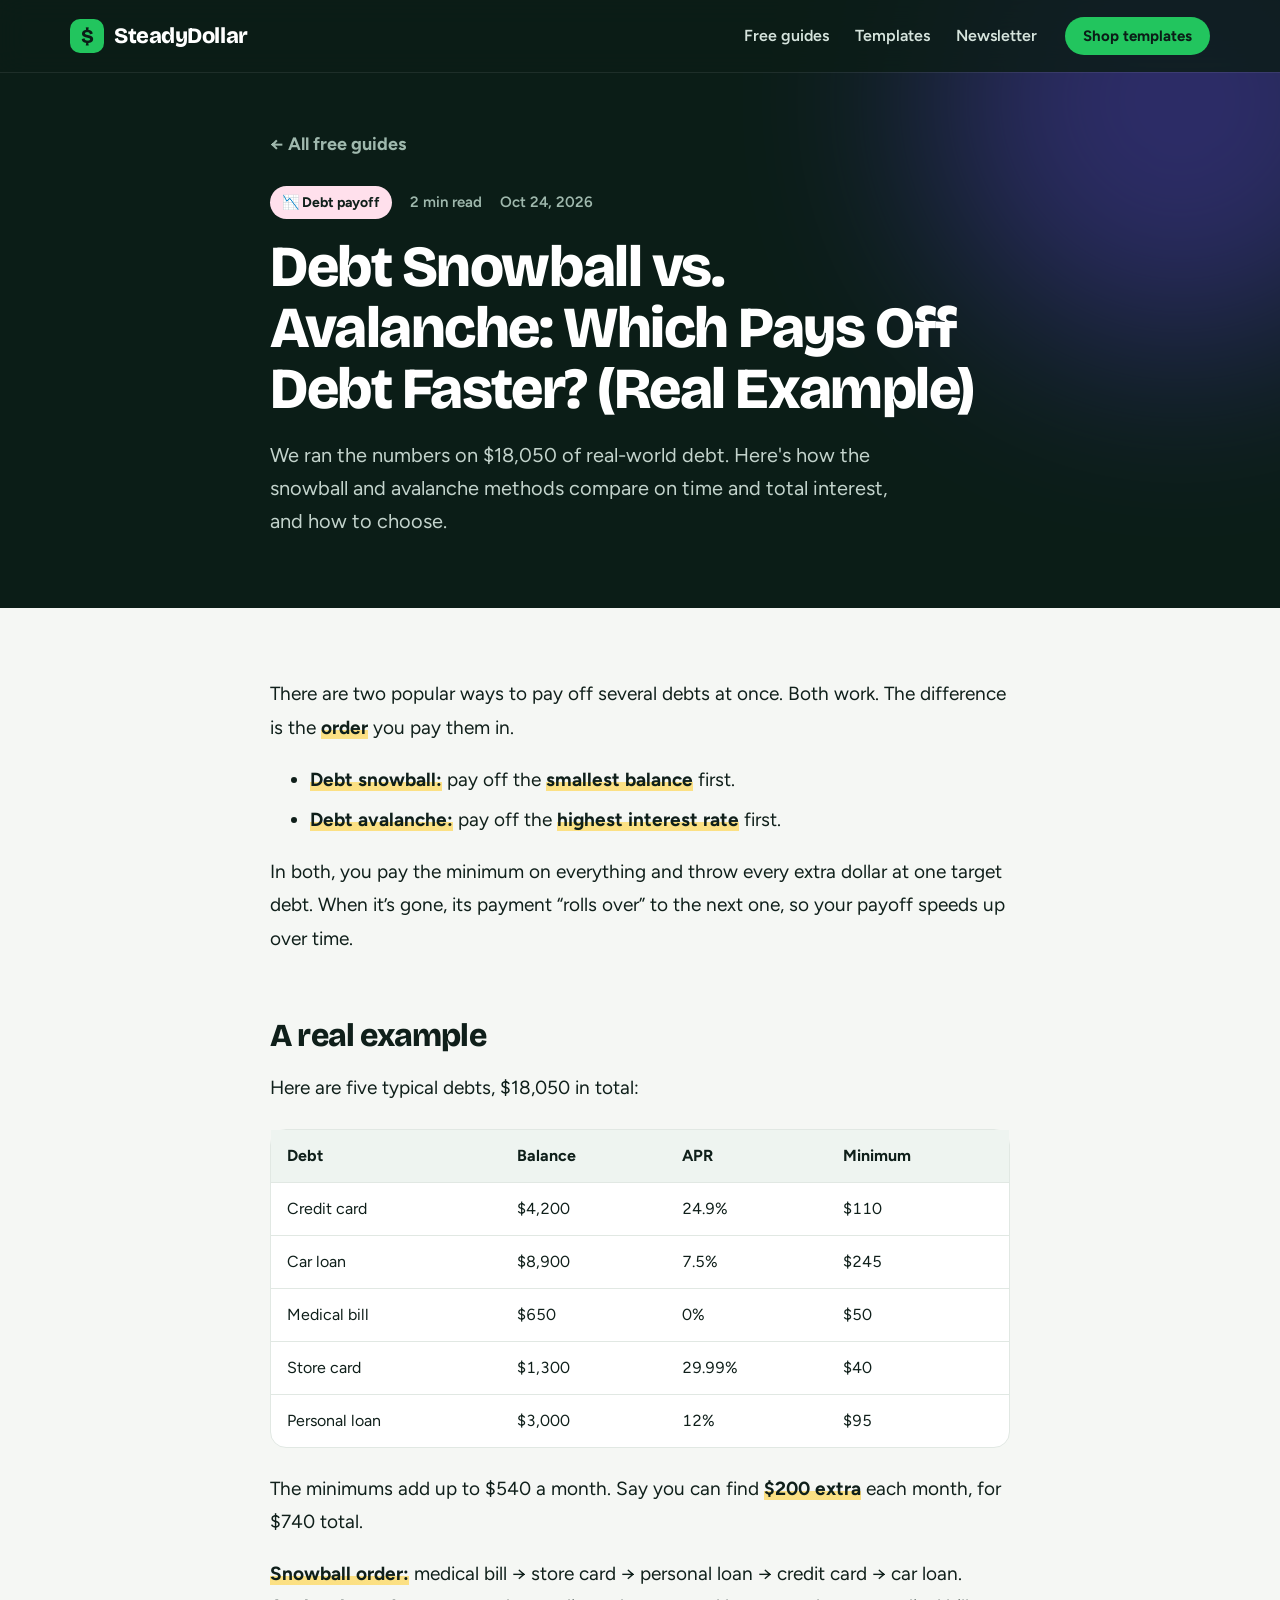
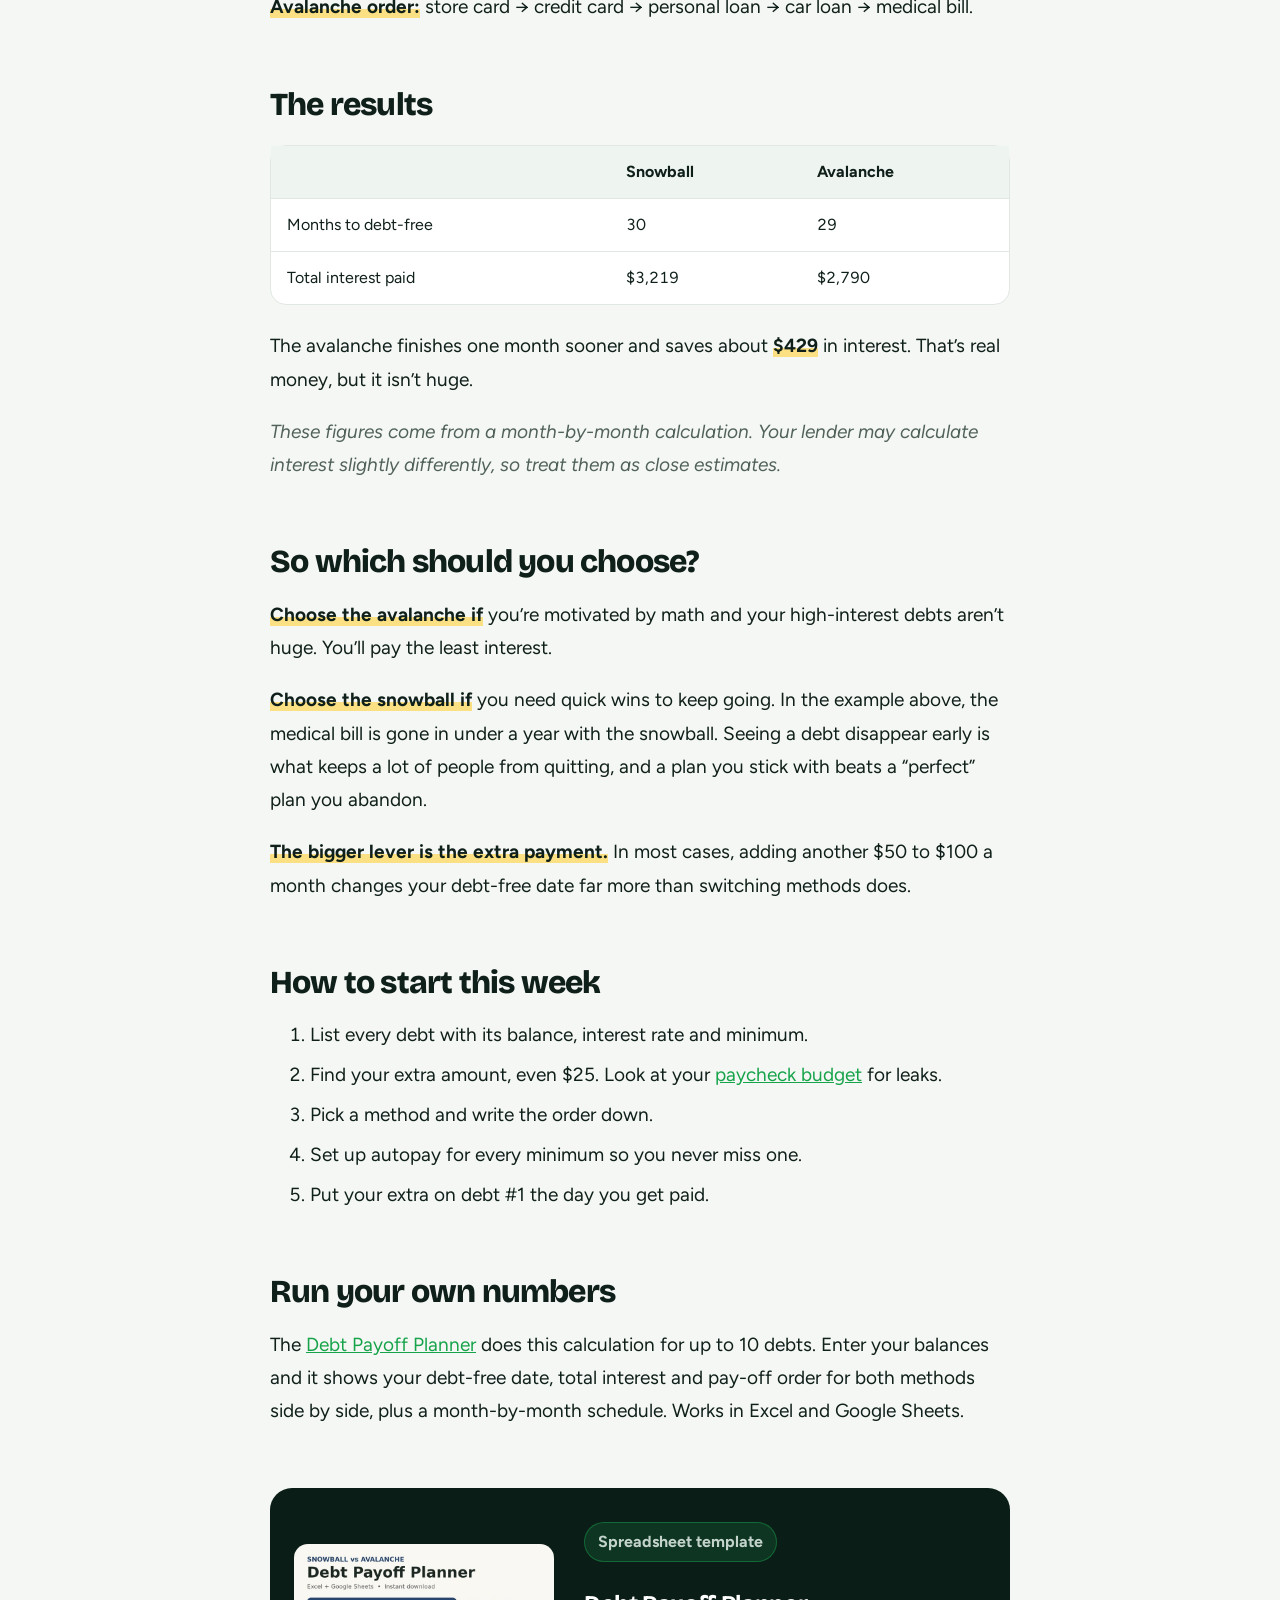
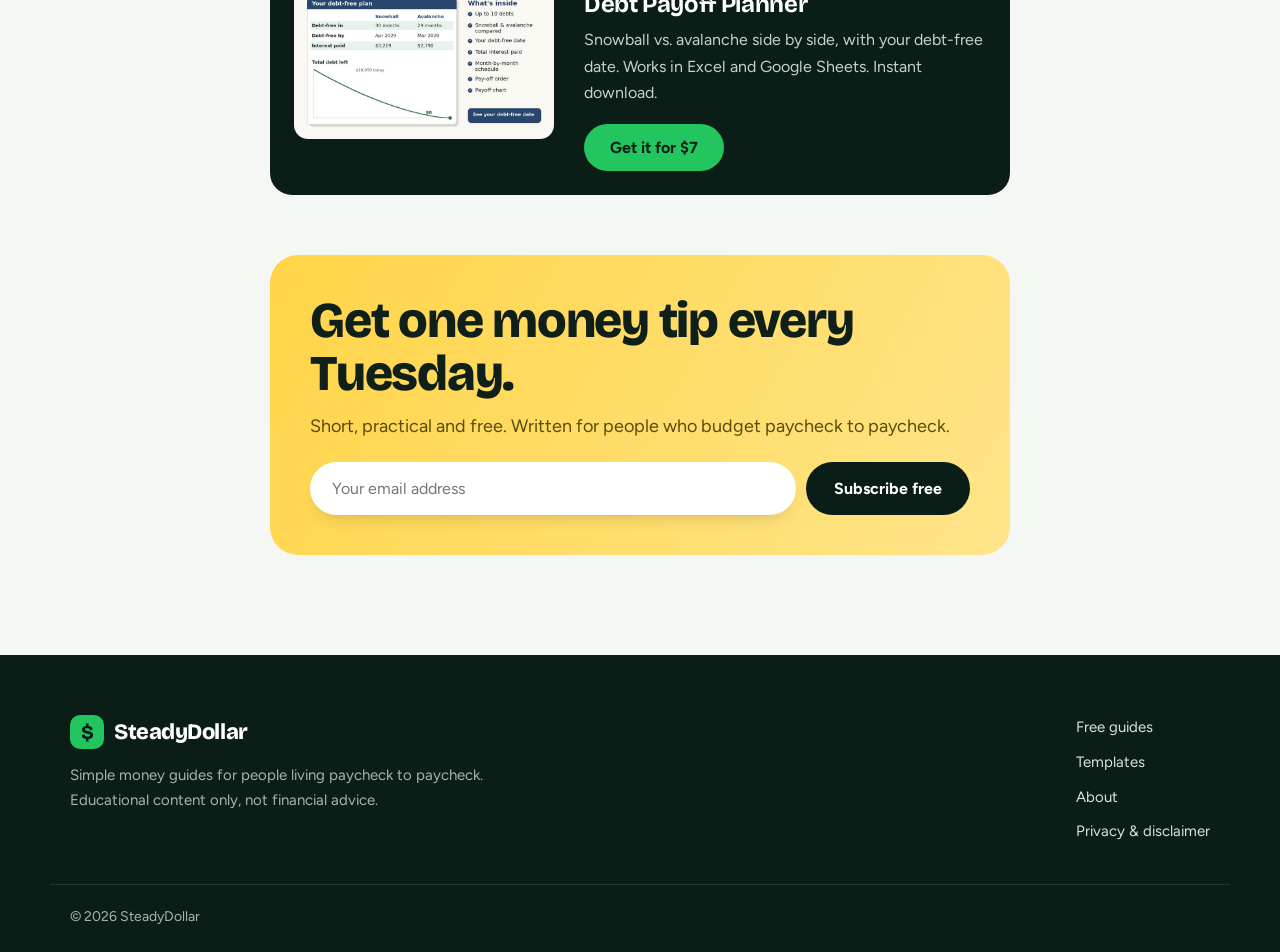
==== debt-snowball-vs-avalanche/index.html @ 8d816949 "Publish SteadyDollar site Co-Authored-By: Claude Opus 5.5 <noreply@anthropic.com> Claude-Session: ht" ====
<!doctype html>
<html lang="en">
<head>
<meta charset="utf-8">
<meta name="viewport" content="width=device-width, initial-scale=1">
<meta name="p:domain_verify" content="625e8ea63bbca6a0e2b48d6e414d4ba8"/>
<title>Debt Snowball vs. Avalanche: Which Pays Off Debt Faster? (Real Example) | SteadyDollar</title>
<meta name="description" content="We ran the numbers on $18,050 of real-world debt. Here&#x27;s how the snowball and avalanche methods compare on time and total interest, and how to choose.">
<link rel="canonical" href="https://steadydollar.github.io/debt-snowball-vs-avalanche/">
<meta property="og:title" content="Debt Snowball vs. Avalanche: Which Pays Off Debt Faster? (Real Example) | SteadyDollar">
<meta property="og:description" content="We ran the numbers on $18,050 of real-world debt. Here&#x27;s how the snowball and avalanche methods compare on time and total interest, and how to choose.">
<meta property="og:type" content="website">
<meta property="og:image" content="https://steadydollar.github.io/video/poster.jpg">
<meta name="theme-color" content="#0b1d17">
<link rel="icon" href="data:image/svg+xml,<svg xmlns='http://www.w3.org/2000/svg' viewBox='0 0 32 32'><rect width='32' height='32' rx='8' fill='%2322c55e'/><text x='16' y='23' font-size='20' text-anchor='middle' fill='%230b1d17' font-family='Arial' font-weight='bold'>$</text></svg>">
<link rel="preconnect" href="https://fonts.googleapis.com"><link rel="preconnect" href="https://fonts.gstatic.com" crossorigin><link href="https://fonts.googleapis.com/css2?family=Bricolage+Grotesque:opsz,wght@12..96,500..800&family=Figtree:ital,wght@0,400;0,600;0,700;1,400&display=swap" rel="stylesheet">
<link rel="stylesheet" href="../style.css">
</head>
<body class="article">
<header class="top"><div class="wrap">
<a class="logo" href="../"><span class="mark">$</span>SteadyDollar</a>
<nav><a href="../#guides">Free guides</a><a href="../#templates">Templates</a><a href="#newsletter">Newsletter</a></nav>
<a class="btn btn-sm" href="../#templates">Shop templates</a>
</div></header>
<main>
<div class="progress"></div>
<header class="post-hero"><div class="wrap narrow">
<a class="back" href="../#guides">&larr; All free guides</a>
<p class="meta"><span class="tag t-debt">📉 Debt payoff</span><span>2 min read</span><span>Oct 24, 2026</span></p>
<h1>Debt Snowball vs. Avalanche: Which Pays Off Debt Faster? (Real Example)</h1>
<p class="lede">We ran the numbers on $18,050 of real-world debt. Here&#x27;s how the snowball and avalanche methods compare on time and total interest, and how to choose.</p>
</div></header>
<article class="wrap narrow">
<div class="prose">
<p>There are two popular ways to pay off several debts at once. Both
work. The difference is the <strong>order</strong> you pay them in.</p>
<ul>
<li><strong>Debt snowball:</strong> pay off the <strong>smallest
balance</strong> first.</li>
<li><strong>Debt avalanche:</strong> pay off the <strong>highest
interest rate</strong> first.</li>
</ul>
<p>In both, you pay the minimum on everything and throw every extra
dollar at one target debt. When it’s gone, its payment “rolls over” to
the next one, so your payoff speeds up over time.</p>
<h2 id="a-real-example">A real example</h2>
<p>Here are five typical debts, $18,050 in total:</p>
<table>
<thead>
<tr class="header">
<th>Debt</th>
<th>Balance</th>
<th>APR</th>
<th>Minimum</th>
</tr>
</thead>
<tbody>
<tr class="odd">
<td>Credit card</td>
<td>$4,200</td>
<td>24.9%</td>
<td>$110</td>
</tr>
<tr class="even">
<td>Car loan</td>
<td>$8,900</td>
<td>7.5%</td>
<td>$245</td>
</tr>
<tr class="odd">
<td>Medical bill</td>
<td>$650</td>
<td>0%</td>
<td>$50</td>
</tr>
<tr class="even">
<td>Store card</td>
<td>$1,300</td>
<td>29.99%</td>
<td>$40</td>
</tr>
<tr class="odd">
<td>Personal loan</td>
<td>$3,000</td>
<td>12%</td>
<td>$95</td>
</tr>
</tbody>
</table>
<p>The minimums add up to $540 a month. Say you can find <strong>$200
extra</strong> each month, for $740 total.</p>
<p><strong>Snowball order:</strong> medical bill → store card → personal
loan → credit card → car loan. <strong>Avalanche order:</strong> store
card → credit card → personal loan → car loan → medical bill.</p>
<h2 id="the-results">The results</h2>
<table>
<thead>
<tr class="header">
<th></th>
<th>Snowball</th>
<th>Avalanche</th>
</tr>
</thead>
<tbody>
<tr class="odd">
<td>Months to debt-free</td>
<td>30</td>
<td>29</td>
</tr>
<tr class="even">
<td>Total interest paid</td>
<td>$3,219</td>
<td>$2,790</td>
</tr>
</tbody>
</table>
<p>The avalanche finishes one month sooner and saves about
<strong>$429</strong> in interest. That’s real money, but it isn’t
huge.</p>
<p><em>These figures come from a month-by-month calculation. Your lender
may calculate interest slightly differently, so treat them as close
estimates.</em></p>
<h2 id="so-which-should-you-choose">So which should you choose?</h2>
<p><strong>Choose the avalanche if</strong> you’re motivated by math and
your high-interest debts aren’t huge. You’ll pay the least interest.</p>
<p><strong>Choose the snowball if</strong> you need quick wins to keep
going. In the example above, the medical bill is gone in under a year
with the snowball. Seeing a debt disappear early is what keeps a lot of
people from quitting, and a plan you stick with beats a “perfect” plan
you abandon.</p>
<p><strong>The bigger lever is the extra payment.</strong> In most
cases, adding another $50 to $100 a month changes your debt-free date
far more than switching methods does.</p>
<h2 id="how-to-start-this-week">How to start this week</h2>
<ol type="1">
<li>List every debt with its balance, interest rate and minimum.</li>
<li>Find your extra amount, even $25. Look at your <a
href="../how-to-budget-paycheck-to-paycheck/">paycheck budget</a> for
leaks.</li>
<li>Pick a method and write the order down.</li>
<li>Set up autopay for every minimum so you never miss one.</li>
<li>Put your extra on debt #1 the day you get paid.</li>
</ol>
<h2 id="run-your-own-numbers">Run your own numbers</h2>
<p>The <a href="https://payhip.com/b/AXEU5">Debt Payoff Planner</a> does
this calculation for up to 10 debts. Enter your balances and it shows
your debt-free date, total interest and pay-off order for both methods
side by side, plus a month-by-month schedule. Works in Excel and Google
Sheets.</p>

</div>
<aside class="product" data-reveal>
<img src="../img/debt.jpg" alt="Debt Payoff Planner preview" width="800" height="600" loading="lazy">
<div>
<p class="pill">Spreadsheet template</p>
<h3>Debt Payoff Planner</h3>
<p>Snowball vs. avalanche side by side, with your debt-free date. Works in Excel and Google Sheets. Instant download.</p>
<a class="btn" href="https://payhip.com/b/AXEU5">Get it for $7</a>
</div>
</aside>
<section class="signup" id="newsletter" data-reveal>
<div><h2>Get one money tip every Tuesday.</h2><p>Short, practical and free. Written for people who budget paycheck to paycheck.</p></div>
<form action="https://app.kit.com/forms/10091417/subscriptions" method="post">
<label class="sr" for="em">Email address</label>
<input id="em" type="email" name="email_address" placeholder="Your email address" required>
<button class="btn btn-dark" type="submit">Subscribe free</button>
</form>
</section>
</article>
</main>
<footer><div class="wrap">
<div><a class="logo" href="../"><span class="mark">$</span>SteadyDollar</a>
<p>Simple money guides for people living paycheck to paycheck.<br>Educational content only, not financial advice.</p></div>
<div class="flinks"><a href="../#guides">Free guides</a><a href="../#templates">Templates</a><a href="../about/">About</a><a href="../privacy/">Privacy &amp; disclaimer</a></div>
</div><p class="wrap copy">&copy; 2026 SteadyDollar</p></footer>
<script>
(function(){
  var top=document.querySelector('.top');
  addEventListener('scroll',function(){top.classList.toggle('scrolled',scrollY>10)},{passive:true});
  var bar=document.querySelector('.progress');
  if(bar){addEventListener('scroll',function(){var h=document.documentElement;bar.style.transform='scaleX('+(h.scrollTop/(h.scrollHeight-h.clientHeight))+')'},{passive:true});}
  var els=document.querySelectorAll('[data-reveal]');
  if(!('IntersectionObserver' in window)){els.forEach(function(e){e.classList.add('in')});return;}
  var io=new IntersectionObserver(function(es){es.forEach(function(e){if(e.isIntersecting){e.target.classList.add('in');io.unobserve(e.target);}})},{rootMargin:'0px 0px -8% 0px'});
  els.forEach(function(e){io.observe(e)});
})();
</script>
</body>
</html>
---- style.css ----
:root{
  --night:#0b1d17; --night-2:#12302a; --ink:#0f1f1a; --ink-2:#51625b; --paper:#f5f7f4; --white:#fff;
  --green:#22c55e; --green-2:#16a34a; --sun:#ffd447; --violet:#6d4aff; --line:#e1e8e3;
  --budget:#7cc4ff; --debt:#ff8fb8; --savings:#b7f171;
  --display:"Bricolage Grotesque",system-ui,sans-serif; --text:"Figtree",system-ui,sans-serif;
  --r:22px;
}
@view-transition{navigation:auto}
*{box-sizing:border-box}
html{scroll-behavior:smooth;scroll-padding-top:80px}
body{margin:0;background:var(--paper);color:var(--ink);font:400 18px/1.65 var(--text);-webkit-font-smoothing:antialiased}
img,video{max-width:100%;height:auto;display:block}
a{color:var(--green-2)}
:focus-visible{outline:3px solid var(--green);outline-offset:3px;border-radius:6px}
.wrap{max-width:1180px;margin:0 auto;padding:0 20px}
.narrow{max-width:780px}
.sr{position:absolute;width:1px;height:1px;overflow:hidden;clip:rect(0 0 0 0)}
h1,h2,h3{font-family:var(--display);line-height:1.05;letter-spacing:-.025em;margin:0}
h1{font-size:clamp(42px,6.2vw,80px);font-weight:800}
h2{font-size:clamp(32px,4vw,50px);font-weight:800}
h3{font-size:24px;font-weight:700;letter-spacing:-.015em}

/* header */
.top{position:fixed;inset:0 0 auto;z-index:20;transition:background .3s,box-shadow .3s}
.top .wrap{display:flex;align-items:center;gap:28px;height:72px}
.top.scrolled,.article .top{background:rgba(11,29,23,.82);backdrop-filter:blur(14px);box-shadow:0 1px 0 rgba(255,255,255,.08)}
.logo{display:flex;align-items:center;gap:10px;font:800 22px var(--display);color:#fff;text-decoration:none;letter-spacing:-.02em}
.mark{display:grid;place-items:center;width:34px;height:34px;border-radius:10px;background:var(--green);color:var(--night);font-size:20px}
nav{display:flex;gap:26px;margin-left:auto}
nav a{color:#d6e4dd;text-decoration:none;font-weight:600;font-size:16px;transition:color .2s}
nav a:hover{color:#fff}

/* buttons */
.btn{position:relative;overflow:hidden;display:inline-flex;align-items:center;justify-content:center;gap:8px;background:var(--green);color:var(--night);border:0;border-radius:999px;padding:14px 26px;font:700 16px var(--text);text-decoration:none;cursor:pointer;white-space:nowrap;transition:transform .2s,box-shadow .2s,background .2s}
.btn:hover{transform:translateY(-2px);box-shadow:0 12px 28px -10px rgba(34,197,94,.7)}
.btn::after{content:"";position:absolute;inset:0;background:linear-gradient(110deg,transparent 30%,rgba(255,255,255,.45) 50%,transparent 70%);transform:translateX(-100%);transition:transform .6s}
.btn:hover::after{transform:translateX(100%)}
.btn-lg{padding:18px 32px;font-size:18px}
.btn-sm{padding:10px 18px;font-size:15px}
.btn-ghost{background:rgba(255,255,255,.08);color:#fff;box-shadow:inset 0 0 0 1.5px rgba(255,255,255,.3)}
.btn-ghost:hover{background:rgba(255,255,255,.16);box-shadow:inset 0 0 0 1.5px #fff}
.btn-dark{background:var(--night);color:#fff}
.btn-dark:hover{box-shadow:0 12px 28px -10px rgba(11,29,23,.6)}
.link{font-weight:700;color:var(--ink);text-decoration:underline;text-underline-offset:4px;text-decoration-thickness:2px}
.link:hover{color:var(--green-2)}
.pill{display:inline-block;margin:0;padding:7px 14px;border-radius:999px;font-size:14px;font-weight:700;background:rgba(34,197,94,.14);color:#86efac;box-shadow:inset 0 0 0 1px rgba(34,197,94,.35)}

/* hero */
.hero{position:relative;overflow:hidden;background:var(--night);color:#fff;padding:150px 0 0}
.blob{position:absolute;border-radius:50%;filter:blur(80px);opacity:.55;animation:float 16s ease-in-out infinite alternate}
.b1{width:520px;height:520px;background:#1f8a5b;top:-160px;left:-120px}
.b2{width:460px;height:460px;background:var(--violet);bottom:-120px;right:-80px;animation-delay:-5s}
.b3{width:300px;height:300px;background:#0ea5a4;top:30%;left:45%;opacity:.3;animation-delay:-9s}
@keyframes float{to{transform:translate(60px,40px) scale(1.15)}}
.hero-grid{position:relative;display:grid;grid-template-columns:1.05fr .95fr;gap:56px;align-items:center;padding-bottom:90px}
.hero-copy>*{animation:rise .8s cubic-bezier(.2,.7,.2,1) both}
.hero-copy>*:nth-child(2){animation-delay:.08s}.hero-copy>*:nth-child(3){animation-delay:.16s}.hero-copy>*:nth-child(4){animation-delay:.24s}.hero-copy>*:nth-child(5){animation-delay:.32s}
@keyframes rise{from{opacity:0;transform:translateY(28px)}to{opacity:1;transform:none}}
.hero h1{margin:22px 0 0}
.lede{font-size:21px;color:#c3d3cc;max-width:32em;margin:22px 0 32px}
.cta-row{display:flex;gap:12px;flex-wrap:wrap}
.checks{display:flex;flex-wrap:wrap;gap:8px 22px;list-style:none;padding:0;margin:28px 0 0;color:#c3d3cc;font-size:15px;font-weight:600}
.checks li::before{content:"✓";color:var(--green);font-weight:800;margin-right:7px}
.hero-video{border-radius:28px;padding:10px;background:linear-gradient(140deg,rgba(255,255,255,.25),rgba(255,255,255,.04));box-shadow:0 40px 80px -30px rgba(0,0,0,.7);animation:rise 1s .3s cubic-bezier(.2,.7,.2,1) both}
.hero-video video{border-radius:20px;width:100%;aspect-ratio:4/3;object-fit:cover;background:var(--night)}
.ticker{position:relative;border-top:1px solid rgba(255,255,255,.1);background:rgba(255,255,255,.03);overflow:hidden;padding:16px 0}
.ticker-track{display:flex;gap:48px;width:max-content;animation:scroll 32s linear infinite}
.ticker span{font-weight:700;color:#9fb8ad;white-space:nowrap}
.ticker span::before{content:"$";color:var(--green);margin-right:12px;font-weight:800}
@keyframes scroll{to{transform:translateX(-50%)}}

/* sections */
.block{padding:100px 20px}
.templates.block{padding:100px 0}
.sec-head{max-width:640px;margin:0 0 44px}
.sec-head p{margin:14px 0 0;color:var(--ink-2);font-size:20px}

/* reveal on scroll */
[data-reveal]{opacity:0;transform:translateY(36px);transition:opacity .7s cubic-bezier(.2,.7,.2,1),transform .7s cubic-bezier(.2,.7,.2,1);transition-delay:calc(var(--d,0) * .1s)}
[data-reveal].in{opacity:1;transform:none}

/* help cards */
.helps{display:grid;grid-template-columns:repeat(3,1fr);gap:20px}
.help{position:relative;display:flex;flex-direction:column;gap:14px;background:var(--white);border-radius:var(--r);padding:34px 30px 30px;border:1px solid var(--line);overflow:hidden}
.help.in{transition:transform .3s,box-shadow .3s}
.help::before{content:"";position:absolute;inset:0 0 auto;height:6px;background:var(--c)}
.help:hover{transform:translateY(-6px);box-shadow:0 30px 50px -28px rgba(15,31,26,.35)}
.h-budget{--c:var(--budget)}.h-debt{--c:var(--debt)}.h-savings{--c:var(--savings)}
.icon{display:grid;place-items:center;width:64px;height:64px;border-radius:18px;font-size:34px;background:color-mix(in srgb,var(--c) 30%,white)}
.help p{margin:0;color:var(--ink-2);font-size:17px}
.help-links{margin-top:auto;padding-top:10px;display:flex;flex-direction:column;align-items:flex-start;gap:14px}

/* templates */
.templates{background:var(--night);color:#fff}
.templates .sec-head p{color:#a9bdb4}
.tpls{display:grid;grid-template-columns:repeat(4,1fr);gap:20px}
.tpl{position:relative;display:flex;flex-direction:column;background:var(--night-2);border-radius:var(--r);overflow:hidden;box-shadow:inset 0 0 0 1px rgba(255,255,255,.08)}
.tpl.in{transition:transform .3s,box-shadow .3s}
.tpl:hover{transform:translateY(-6px);box-shadow:inset 0 0 0 1px rgba(34,197,94,.6),0 30px 50px -25px rgba(0,0,0,.8)}
.tpl-img{display:block;overflow:hidden;background:#fff}
.tpl-img img{transition:transform .5s}
.tpl:hover .tpl-img img{transform:scale(1.05)}
.tpl-body{padding:22px;display:flex;flex-direction:column;gap:10px;flex:1}
.tpl-body h3{font-size:22px}
.tpl-body p{margin:0;color:#a9bdb4;font-size:15px;line-height:1.5}
.tpl-buy{margin-top:auto;padding-top:12px;display:flex;align-items:center;justify-content:space-between;gap:10px}
.price{font:800 30px var(--display);color:#fff}
.tpl-bundle{background:linear-gradient(160deg,#2b2370,#6d4aff);box-shadow:inset 0 0 0 1px rgba(255,255,255,.2)}
.tpl-bundle .tpl-body p{color:#ddd5ff}
.tpl-bundle .btn{background:var(--sun)}
.best{align-self:flex-start;background:var(--sun);color:var(--ink);font-weight:800;font-size:13px;padding:6px 12px;border-radius:999px;animation:pulse 2.4s ease-in-out infinite}
@keyframes pulse{50%{transform:scale(1.08)}}

/* guides */
.guides{display:grid;grid-template-columns:repeat(3,1fr);gap:20px}
.guide{display:flex;flex-direction:column;gap:12px;background:var(--white);border-radius:var(--r);padding:28px;text-decoration:none;color:var(--ink);border:1px solid var(--line)}
.guide.in{transition:transform .3s,box-shadow .3s,border-color .3s}
.guide:hover{transform:translateY(-6px);border-color:var(--green);box-shadow:0 30px 50px -28px rgba(15,31,26,.35)}
.guide h3{font-size:22px}
.guide p{margin:0;color:var(--ink-2);font-size:16px;line-height:1.55}
.read{margin-top:auto;padding-top:6px;font-weight:700;color:var(--green-2)}
.read span{display:inline-block;transition:transform .2s}
.guide:hover .read span{transform:translateX(6px)}
.tag{align-self:flex-start;display:inline-block;font-size:14px;font-weight:700;padding:5px 12px;border-radius:999px;color:var(--ink)}
.t-budget{background:#dcefff}.t-debt{background:#ffe0ec}.t-savings{background:#e9f9cf}.t-bundle{background:#fff2c2}

/* signup */
.signup{display:grid;grid-template-columns:1.1fr 1fr;gap:20px 48px;align-items:center;background:linear-gradient(120deg,var(--sun),#ffe58a);border-radius:28px;padding:52px;margin:0 0 100px}
.signup p{margin:12px 0 0;color:#5a4a0c;font-size:18px}
form{display:flex;gap:10px;flex-wrap:wrap}
input[type=email]{flex:1;min-width:220px;padding:17px 22px;border:0;border-radius:999px;font:16px var(--text);background:#fff;color:var(--ink);box-shadow:0 8px 20px -12px rgba(0,0,0,.3)}
input[type=email]:focus{outline:3px solid var(--night)}
.signup .btn{padding:17px 28px}

/* article */
.progress{position:fixed;top:0;left:0;right:0;height:4px;background:var(--green);transform-origin:0 50%;transform:scaleX(0);z-index:30}
.post-hero{background:var(--night);color:#fff;padding:130px 0 70px;position:relative;overflow:hidden}
.post-hero::before{content:"";position:absolute;width:500px;height:500px;border-radius:50%;background:var(--violet);filter:blur(100px);opacity:.35;right:-150px;top:-150px}
.post-hero .wrap{position:relative}
.back{display:inline-block;color:#9fb8ad;text-decoration:none;font-weight:700;margin-bottom:26px}
.back:hover{color:#fff}
.post-hero h1{font-size:clamp(36px,5vw,58px);margin:18px 0 0}
.post-hero .lede{margin:20px 0 0;font-size:20px}
.meta{margin:0;display:flex;flex-wrap:wrap;align-items:center;gap:8px 18px;color:#9fb8ad;font-size:15px;font-weight:600}
.prose{padding-top:50px;font-size:19px;line-height:1.75}
.prose h2{font-size:32px;margin:2em 0 .5em}
.prose h3{margin:1.6em 0 .4em}
.prose li{margin:.35em 0}
.prose strong{background:linear-gradient(transparent 60%,rgba(255,212,71,.65) 60%)}
.prose blockquote{margin:1.5em 0;padding:22px 26px;background:#e6f6ec;border-left:5px solid var(--green);border-radius:16px;font-size:20px}
.prose blockquote p{margin:0}
.prose table{border-collapse:separate;border-spacing:0;width:100%;font-size:16px;margin:1.5em 0;font-variant-numeric:tabular-nums;border:1px solid var(--line);border-radius:16px;background:#fff}
.prose th,.prose td{padding:12px 16px;text-align:left;border-bottom:1px solid var(--line)}
.prose tr:last-child td{border-bottom:0}
.prose th{font-weight:700;background:#eef4f0}
.prose em{color:var(--ink-2)}
.product{display:grid;grid-template-columns:260px 1fr;gap:30px;align-items:center;background:var(--night);color:#fff;border-radius:var(--r);padding:24px;margin:60px 0}
.product img{border-radius:14px}
.product h3{margin-top:12px}
.product p{margin:10px 0 18px;color:#c3d3cc;font-size:16px}
.article .signup{grid-template-columns:1fr;padding:40px}

footer{background:var(--night);color:#9fb8ad;font-size:15px;padding:60px 0 24px}
footer .wrap:first-child{display:flex;justify-content:space-between;gap:40px;flex-wrap:wrap}
footer p{margin:14px 0 0}
.flinks{display:flex;flex-direction:column;gap:10px}
footer a{color:#d6e4dd;text-decoration:none}
footer a:hover{color:#fff}
.copy{margin-top:40px;padding-top:20px;border-top:1px solid rgba(255,255,255,.1);font-size:14px}

@media (max-width:980px){
  .hero{padding-top:120px}
  .hero-grid{grid-template-columns:1fr;gap:48px;padding-bottom:64px}
  .helps,.guides{grid-template-columns:1fr 1fr}
  .tpls{grid-template-columns:1fr 1fr}
  .signup{grid-template-columns:1fr;padding:36px}
}
@media (max-width:640px){
  body{font-size:17px}
  nav{display:none}
  .top .btn-sm{margin-left:auto}
  .lede{font-size:19px}
  .cta-row .btn{width:100%}
  .helps,.guides,.tpls{grid-template-columns:1fr}
  .block,.templates.block{padding:72px 0}
  .block.wrap{padding:72px 20px}
  .product{grid-template-columns:1fr}
  .prose{font-size:18px}
  .signup{padding:28px}
  .signup .btn{width:100%}
}
@media (prefers-reduced-motion:reduce){
  *,*::before,*::after{animation:none!important;transition:none!important}
  [data-reveal]{opacity:1;transform:none}
  html{scroll-behavior:auto}
}
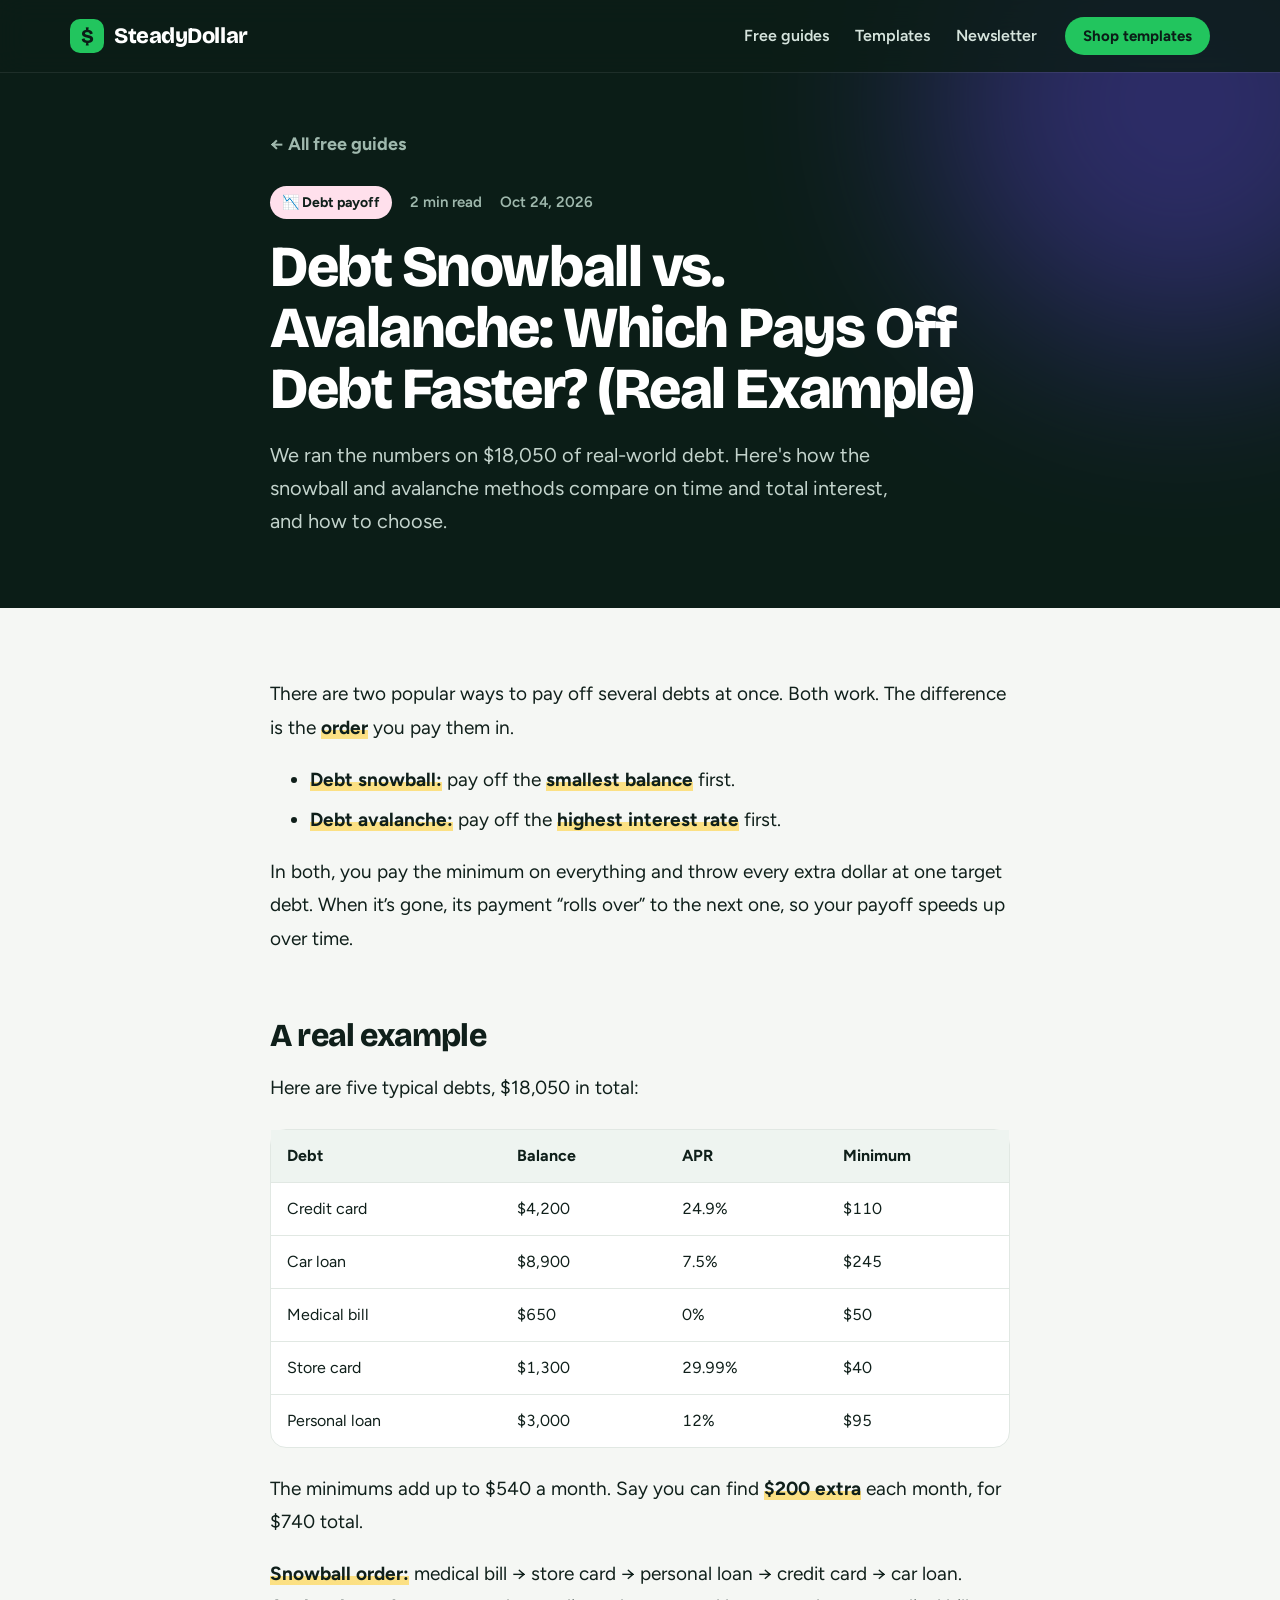
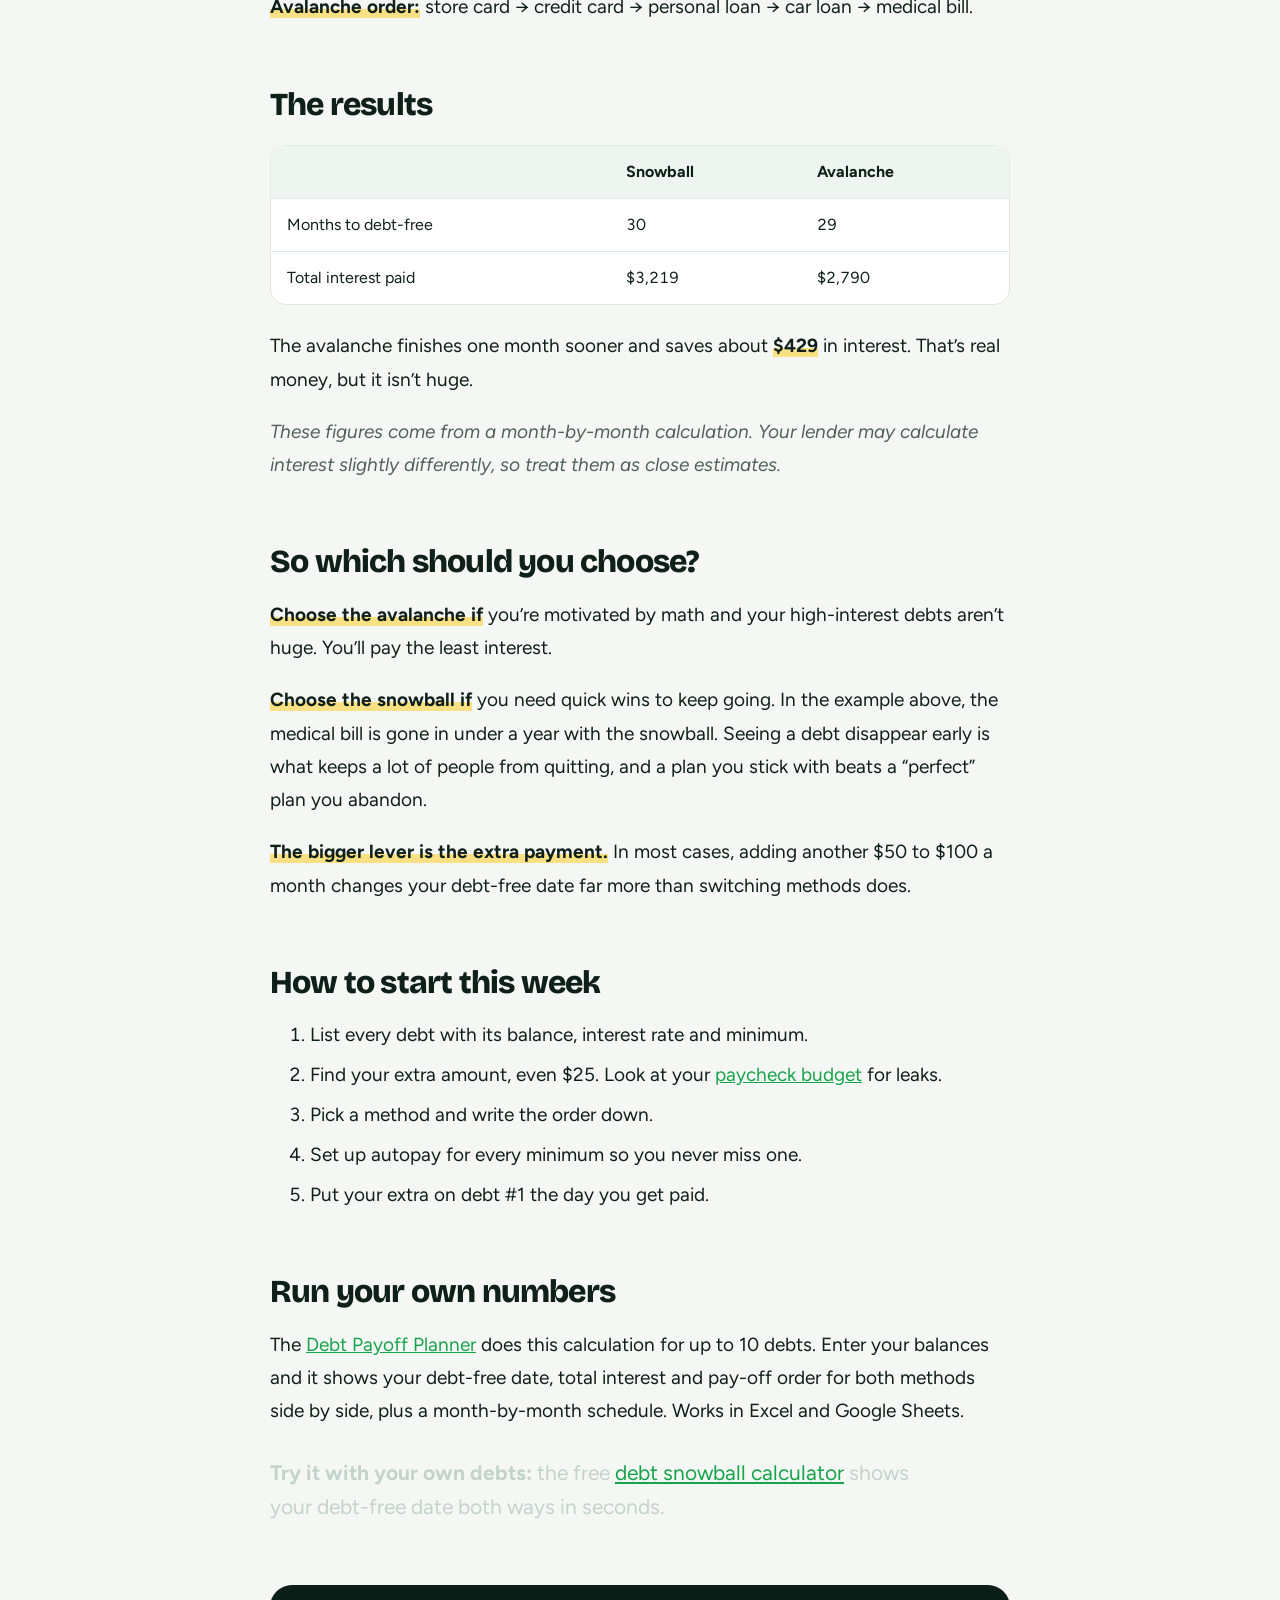
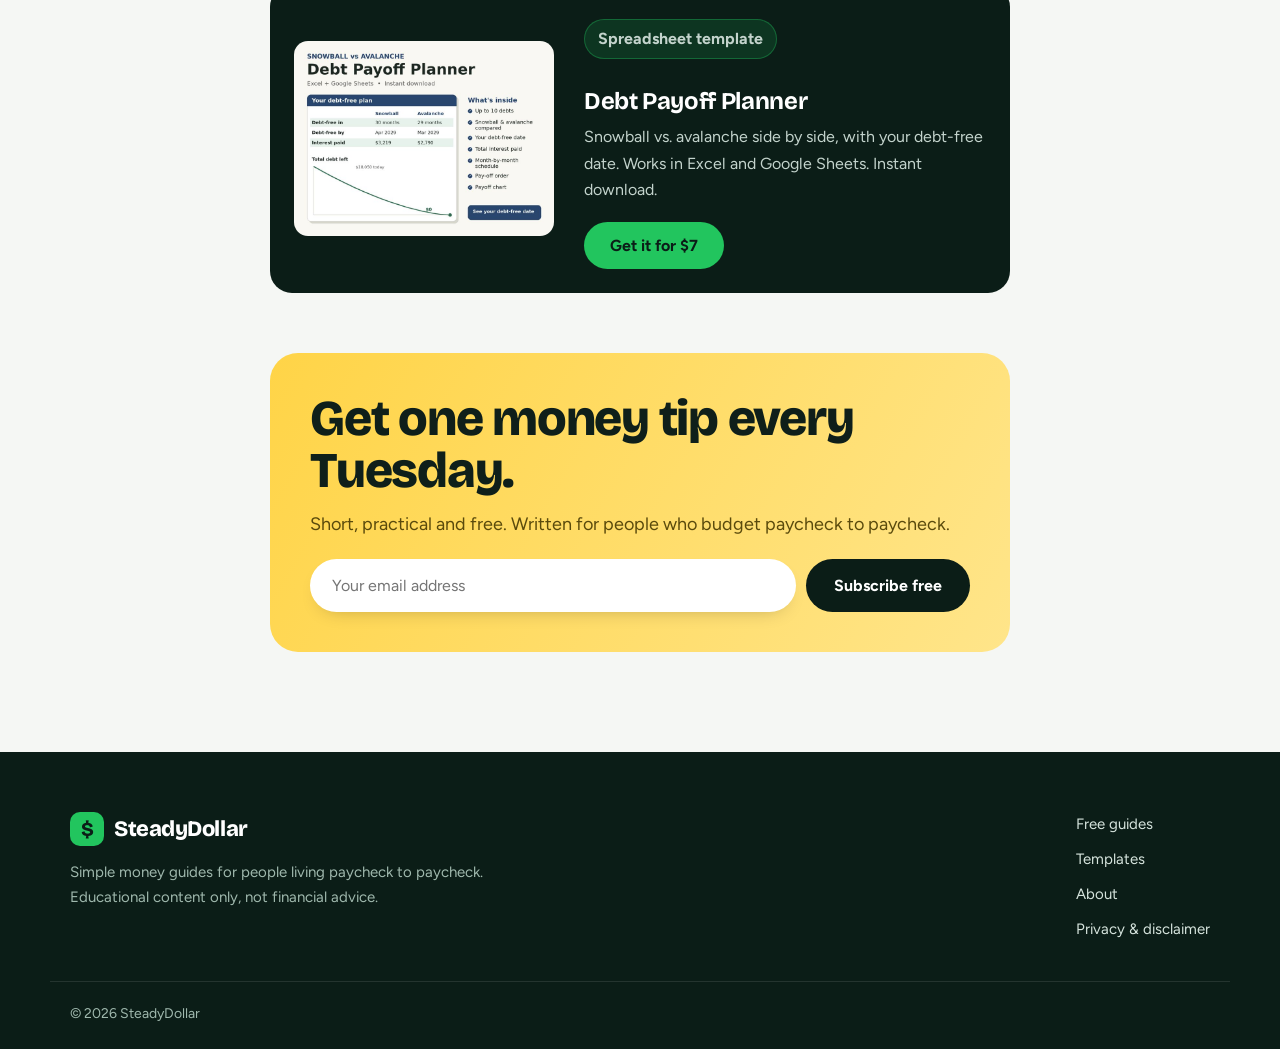
==== commit c7f4832f: "Add free debt snowball calculator and IndexNow pinging New tool page /debt-payoff-calculator/ (snowb" ====
--- a/debt-snowball-vs-avalanche/index.html
+++ b/debt-snowball-vs-avalanche/index.html
@@ -149,6 +149,7 @@
 Sheets.</p>
 
 </div>
+<p class="lede" style="margin:28px 0"><strong>Try it with your own debts:</strong> the free <a href="../debt-payoff-calculator/">debt snowball calculator</a> shows your debt-free date both ways in seconds.</p>
 <aside class="product" data-reveal>
 <img src="../img/debt.jpg" alt="Debt Payoff Planner preview" width="800" height="600" loading="lazy">
 <div>
